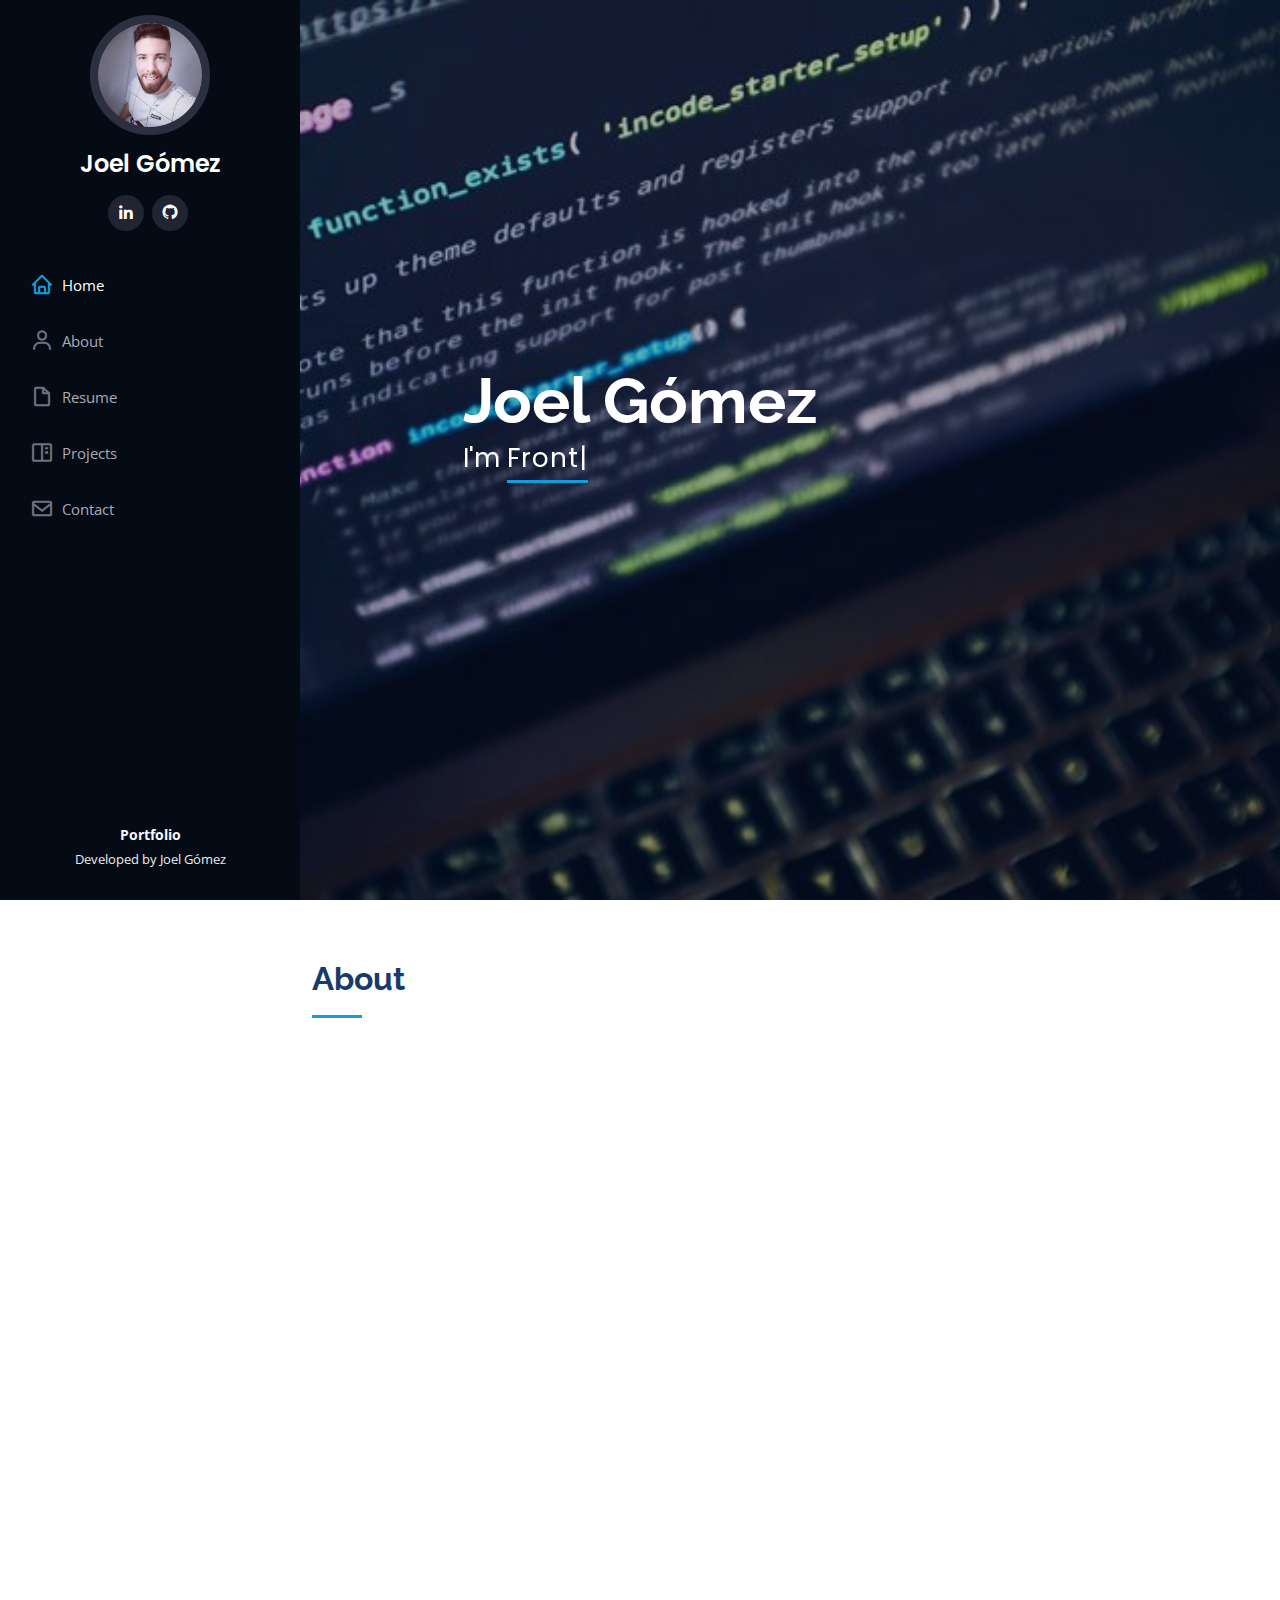
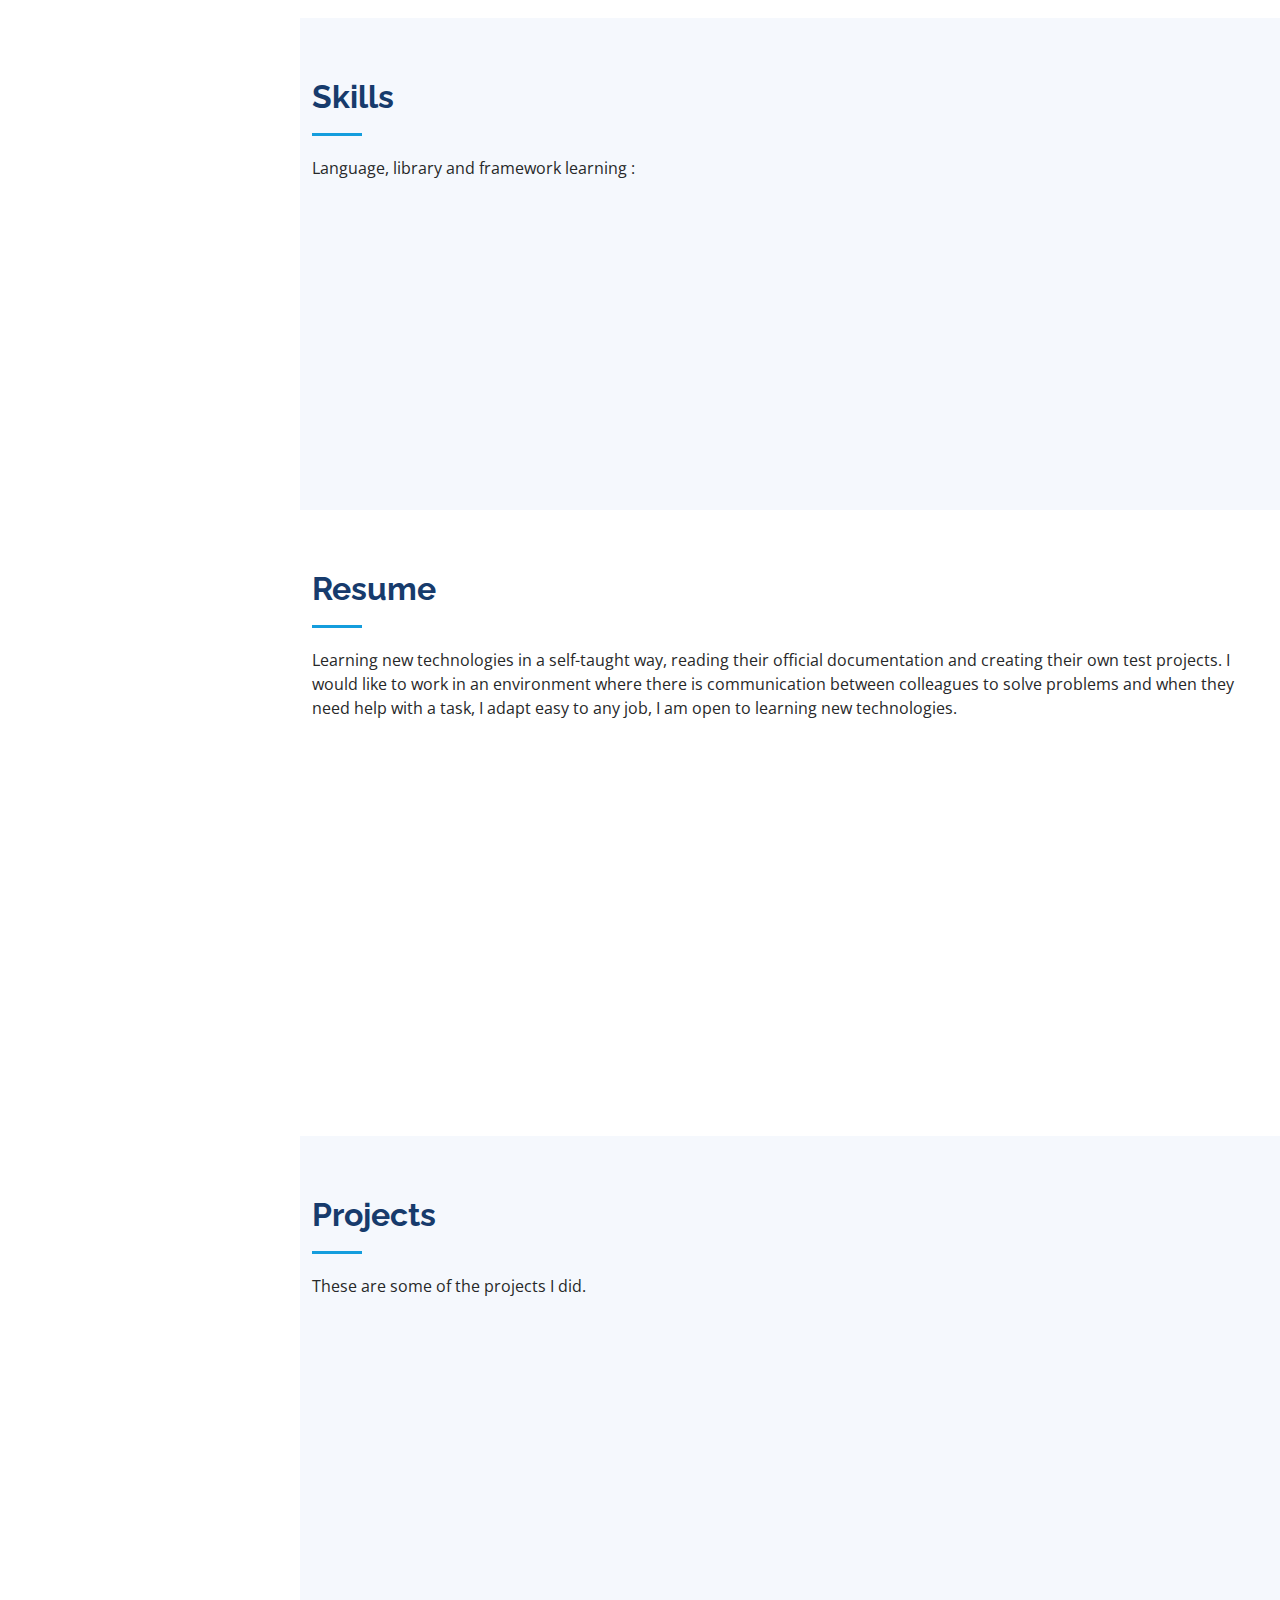
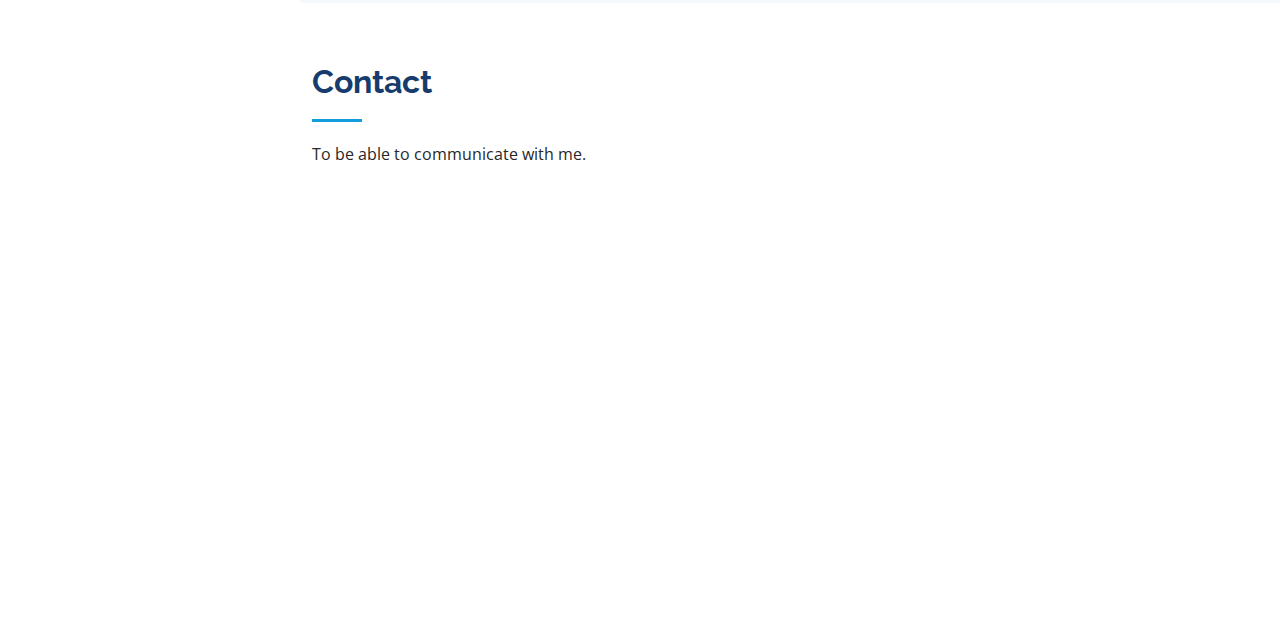
==== index.html @ 5ac25ba6 "portfolio" ====
<!DOCTYPE html>
<html lang="en">

<head>
  <meta charset="utf-8">
  <meta content="width=device-width, initial-scale=1.0" name="viewport">

  <title>Portfolio Joel Gómez</title>
  

  <!-- Favicons -->
  <link href="assets/img/favicon.png" rel="icon">
  <link href="assets/img/apple-touch-icon.png" rel="apple-touch-icon">

  <!-- Google Fonts -->
  <link href="https://fonts.googleapis.com/css?family=Open+Sans:300,300i,400,400i,600,600i,700,700i|Raleway:300,300i,400,400i,500,500i,600,600i,700,700i|Poppins:300,300i,400,400i,500,500i,600,600i,700,700i" rel="stylesheet">

  <!-- Vendor CSS Files -->
  <link href="assets/vendor/aos/aos.css" rel="stylesheet">
  <link href="assets/vendor/bootstrap/css/bootstrap.min.css" rel="stylesheet">
  <link href="assets/vendor/bootstrap-icons/bootstrap-icons.css" rel="stylesheet">
  <link href="assets/vendor/boxicons/css/boxicons.min.css" rel="stylesheet">
  <link href="assets/vendor/glightbox/css/glightbox.min.css" rel="stylesheet">
  <link href="assets/vendor/swiper/swiper-bundle.min.css" rel="stylesheet">

  <!-- Template Main CSS File -->
  <link href="assets/css/style.css" rel="stylesheet">

  <!-- =======================================================
  * Template Name: iPortfolio - v3.3.0
  * Template URL: https://bootstrapmade.com/iportfolio-bootstrap-portfolio-websites-template/
  * Author: BootstrapMade.com
  * License: https://bootstrapmade.com/license/
  ======================================================== -->
</head>

<body>

  <!-- ======= Mobile nav toggle button ======= -->
  <i class="bi bi-list mobile-nav-toggle d-xl-none"></i>

  <!-- ======= Header ======= -->
  <header id="header">
    <div class="d-flex flex-column">

      <div class="profile">
        <img src="assets/img/profile.png" alt="" class="img-fluid rounded-circle">
        <h1 class="text-light"><a href="index.html">Joel Gómez</a></h1>
        <div class="social-links mt-3 text-center">
          <a href="https://www.linkedin.com/in/joelgomezok/" class="linkedin"><i class="bx bxl-linkedin"></i></a>
          <a href="https://github.com/joelgomezok" class="git-hub"><i class="bx bxl-github"></i></a>
        </div>
      </div>

      <nav id="navbar" class="nav-menu navbar">
        <ul>
          <li><a href="#hero" class="nav-link scrollto active"><i class="bx bx-home"></i> <span>Home</span></a></li>
          <li><a href="#about" class="nav-link scrollto"><i class="bx bx-user"></i> <span>About</span></a></li>
          <li><a href="#resume" class="nav-link scrollto"><i class="bx bx-file-blank"></i> <span>Resume</span></a></li>
          <li><a href="#portfolio" class="nav-link scrollto"><i class="bx bx-book-content"></i> <span>Projects</span></a></li>
          <li><a href="#contact" class="nav-link scrollto"><i class="bx bx-envelope"></i> <span>Contact</span></a></li>
        </ul>
      </nav><!-- .nav-menu -->
    </div>
  </header><!-- End Header -->

  <!-- ======= Hero Section ======= -->
  <section id="hero" class="d-flex flex-column justify-content-center align-items-center">
    <div class="hero-container" data-aos="fade-in">
      <h1>Joel Gómez</h1>
      <p>I'm <span class="typed" data-typed-items=" Front End Developer"></span></p>
    </div>
  </section><!-- End Hero -->

  <main id="main">

    <!-- ======= About Section ======= -->
    <section id="about" class="about">
      <div class="container">

        <div class="section-title">
          <h2>About</h2>
          <p></p>
        </div>

        <div class="row">
          <div class="col-lg-4" data-aos="fade-right">
            <img src="./assets/img/profile.png" class="img-fluid" alt="profile">
          </div>
          <div class="col-lg-8 pt-4 pt-lg-0 content" data-aos="fade-left">
            <h3>Front End Developer.</h3>
            <p class="fst-italic">
              Currently developing web pages with javascript with its React library, learning to do unit tests with Jest.
            </p>
            <div class="row">
              <div class="col-lg-6">
                <ul>
                  <li><i class="bi bi-chevron-right"></i> <strong>Birthday:</strong> <span>04 November 1995</span></li>
                  <li><i class="bi bi-chevron-right"></i> <strong>Age:</strong> <span>25</span></li>
                  <li><i class="bi bi-chevron-right"></i> <strong>City:</strong> <span>Rosario, Arg</span></li>
              <li><i class="bi bi-chevron-right"></i> <strong>Course:</strong> <span>Leniolabs bootcamp:</span></li> 
            </ul>
            <img src="./assets/img/certificateLenioBootcamp.png" class="img-fluid" alt="certificado leniolabs">
          </div>
          </div>
        </div>

      </div>
    </section><!-- End About Section -->

    
    <!-- ======= Skills Section ======= -->
    <section id="skills" class="skills section-bg">
      <div class="container">

        <div class="section-title">
          <h2>Skills</h2>
          <p>Language, library and framework learning :</p>
        </div>

        <div class="row skills-content">

          <div class="col-lg-6" data-aos="fade-up">

            <div class="progress">
              <span class="skill">Git <i class="val">95%</i></span>
              <div class="progress-bar-wrap">
                <div class="progress-bar" role="progressbar" aria-valuenow="95" aria-valuemin="0" aria-valuemax="100"></div>
              </div>
            </div>

            <div class="progress">
              <span class="skill">HTML <i class="val">95%</i></span>
              <div class="progress-bar-wrap">
                <div class="progress-bar" role="progressbar" aria-valuenow="95" aria-valuemin="0" aria-valuemax="100"></div>
              </div>
            </div>

            <div class="progress">
              <span class="skill">CSS <i class="val">95%</i></span>
              <div class="progress-bar-wrap">
                <div class="progress-bar" role="progressbar" aria-valuenow="95" aria-valuemin="0" aria-valuemax="100"></div>
              </div>
            </div>

            <div class="progress">
              <span class="skill">JavaScript <i class="val">65%</i></span>
              <div class="progress-bar-wrap">
                <div class="progress-bar" role="progressbar" aria-valuenow="65" aria-valuemin="0" aria-valuemax="100"></div>
              </div>
            </div>

          </div>

          <div class="col-lg-6" data-aos="fade-up" data-aos-delay="100">
            
            <div class="progress">
              <span class="skill">React <i class="val">60%</i></span>
              <div class="progress-bar-wrap">
                <div class="progress-bar" role="progressbar" aria-valuenow="60" aria-valuemin="0" aria-valuemax="100"></div>
              </div>
            </div>
            
            <div class="progress">
              <span class="skill">Redux <i class="val">60%</i></span>
              <div class="progress-bar-wrap">
                <div class="progress-bar" role="progressbar" aria-valuenow="60" aria-valuemin="0" aria-valuemax="100"></div>
              </div>
            </div> 

          </div>

        </div>

      </div>
    </section><!-- End Skills Section -->

    <!-- ======= Resume Section ======= -->
    <section id="resume" class="resume">
      <div class="container">

        <div class="section-title">
          <h2>Resume</h2>
          <p>Learning new technologies in a self-taught way, reading their official documentation and creating their own test projects. I would like to work in an environment where there is communication between colleagues to solve problems and when they need help with a task, I adapt easy to any job, I am open to learning new technologies.</p>
        </div>

                <div class="row">
      <div class="col-lg-6" data-aos="fade-up">
        
        <h3 class="resume-title">Education</h3>
        
        
        <div class="resume-item">
          <h4>Autodidact</h4>
          <h5>2020 - 2021</h5>
          <p>I learned HTML, CSS3, JavaScript, a little React</p>
        </div>
          
        <div class="resume-item">
        <h4>Bootcamp Leniolabs</h4>
        <h5>2021</h5>
        <p>I finished the course at Leniolabs about  GIT - HTML - CSS3 - JavaScript - React - Redux - Node JS - Axios - Bootstrap </p>
      </div>
      </div>
    </div>

      </div>
    </section><!-- End Resume Section -->

    <!-- ======= Portfolio Section ======= -->
    <section id="portfolio" class="portfolio section-bg">
      <div class="container">

        <div class="section-title">
          <h2>Projects</h2>
          <p>These are some of the projects I did.</p>
        </div>
    
        <div class="row portfolio-container" data-aos="fade-up" data-aos-delay="100">
    
          <div class="col-lg-4 col-md-6 portfolio-item filter-app">
            <h3 class="d-flex justify-content-center">Marvel Search</h3>
            <div class="portfolio-wrap">
              <img src="./assets/img/portfolio/portfolio2.png" class="img-fluid" alt="">
              <div class="portfolio-links">
                <a href="project-marvelsearch.html" title="More Details">+ Details</a>
              </div>
            </div>
          </div>
    
          <div class="col-lg-4 col-md-6 portfolio-item filter-app">
            <h3 class="d-flex justify-content-center">Wanda landing page</h3>
            <div class="portfolio-wrap ">
              <img src="./assets/img/portfolio/portfolio1.png" class="img-fluid" alt="">
              <div class="portfolio-links">
                <a href="project-marvellanding.html" title="More Details">+ Details</a>
              </div>
            </div>
          </div>

        </div>

      </div>
    </section><!-- End Portfolio Section -->

   
   
    <!-- ======= Contact Section ======= -->
    <section id="contact" class="contact">
      <div class="container">

        <div class="section-title">
          <h2>Contact</h2>
          <p>To be able to communicate with me.</p>
        </div>

        <div class="row" data-aos="fade-in">

          
            <div class="info">
              <div class="address">
                <i class="bi bi-geo-alt"></i>
                <h4>Location:</h4>
                <p>Rosario, Santa Fe, Argentina</p>
              </div>

              <div class="email">
                <i class="bi bi-envelope"></i>
                <h4>Email:</h4>
                <p>joelg995@gmail.com</p>
              </div>

              <div class="phone">
                <i class="bi bi-phone"></i>
                <h4>Call:</h4>
                <p>+543412280050</p>
              </div>

            
            </div>


        </div>

      </div>
    </section><!-- End Contact Section -->

  </main><!-- End #main -->

  <!-- ======= Footer ======= -->
  <footer id="footer">
    <div class="container">
      <div class="copyright">
     <strong><span>Portfolio</span></strong>
      </div>
      <div class="credits">
        <p>Developed by Joel Gómez</p> 
      </div>
    </div>
  </footer><!-- End  Footer -->

  <a href="#" class="back-to-top d-flex align-items-center justify-content-center"><i class="bi bi-arrow-up-short"></i></a>

  <!-- Vendor JS Files -->
  <script src="assets/vendor/aos/aos.js"></script>
  <script src="assets/vendor/bootstrap/js/bootstrap.bundle.min.js"></script>
  <script src="assets/vendor/glightbox/js/glightbox.min.js"></script>
  <script src="assets/vendor/isotope-layout/isotope.pkgd.min.js"></script>
  <script src="assets/vendor/php-email-form/validate.js"></script>
  <script src="assets/vendor/purecounter/purecounter.js"></script>
  <script src="assets/vendor/swiper/swiper-bundle.min.js"></script>
  <script src="assets/vendor/typed.js/typed.min.js"></script>
  <script src="assets/vendor/waypoints/noframework.waypoints.js"></script>

  <!-- Template Main JS File -->
  <script src="assets/js/main.js"></script>

</body>

</html>
---- assets/css/style.css ----
/**
* Template Name: iPortfolio - v3.3.0
* Template URL: https://bootstrapmade.com/iportfolio-bootstrap-portfolio-websites-template/
* Author: BootstrapMade.com
* License: https://bootstrapmade.com/license/
*/

/*--------------------------------------------------------------
# General
--------------------------------------------------------------*/
body {
	font-family: 'Open Sans', sans-serif;
	color: #272829;
}

a {
	color: #149ddd;
	text-decoration: none;
}

a:hover {
	color: #37b3ed;
	text-decoration: none;
}

h1,
h2,
h3,
h4,
h5,
h6 {
	font-family: 'Raleway', sans-serif;
}

/*--------------------------------------------------------------
# Back to top button
--------------------------------------------------------------*/
.back-to-top {
	position: fixed;
	visibility: hidden;
	opacity: 0;
	right: 15px;
	bottom: 15px;
	z-index: 996;
	background: #149ddd;
	width: 40px;
	height: 40px;
	border-radius: 50px;
	transition: all 0.4s;
}

.back-to-top i {
	font-size: 28px;
	color: #fff;
	line-height: 0;
}

.back-to-top:hover {
	background: #2eafec;
	color: #fff;
}

.back-to-top.active {
	visibility: visible;
	opacity: 1;
}

/*--------------------------------------------------------------
# Header
--------------------------------------------------------------*/
#header {
	position: fixed;
	top: 0;
	left: 0;
	bottom: 0;
	width: 300px;
	transition: all ease-in-out 0.5s;
	z-index: 9997;
	transition: all 0.5s;
	padding: 0 15px;
	background: #040b14;
	overflow-y: auto;
}

#header .profile img {
	margin: 15px auto;
	display: block;
	width: 120px;
	border: 8px solid #2c2f3f;
}

#header .profile h1 {
	font-size: 24px;
	margin: 0;
	padding: 0;
	font-weight: 600;
	-moz-text-align-last: center;
	text-align-last: center;
	font-family: 'Poppins', sans-serif;
}

#header .profile h1 a,
#header .profile h1 a:hover {
	color: #fff;
	text-decoration: none;
}

#header .profile .social-links a {
	font-size: 18px;
	display: inline-block;
	background: #212431;
	color: #fff;
	line-height: 1;
	padding: 8px 0;
	margin-right: 4px;
	border-radius: 50%;
	text-align: center;
	width: 36px;
	height: 36px;
	transition: 0.3s;
}

#header .profile .social-links a:hover {
	background: #149ddd;
	color: #fff;
	text-decoration: none;
}

#main {
	margin-left: 300px;
}

@media (max-width: 1199px) {
	#header {
		left: -300px;
	}
	#main {
		margin-left: 0;
	}
}

/*--------------------------------------------------------------
# Navigation Menu
--------------------------------------------------------------*/
/* Desktop Navigation */
.nav-menu {
	padding: 30px 0 0 0;
}

.nav-menu * {
	margin: 0;
	padding: 0;
	list-style: none;
}

.nav-menu > ul > li {
	position: relative;
	white-space: nowrap;
}

.nav-menu a,
.nav-menu a:focus {
	display: flex;
	align-items: center;
	color: #a8a9b4;
	padding: 12px 15px;
	margin-bottom: 8px;
	transition: 0.3s;
	font-size: 15px;
}

.nav-menu a i,
.nav-menu a:focus i {
	font-size: 24px;
	padding-right: 8px;
	color: #6f7180;
}

.nav-menu a:hover,
.nav-menu .active,
.nav-menu .active:focus,
.nav-menu li:hover > a {
	text-decoration: none;
	color: #fff;
}

.nav-menu a:hover i,
.nav-menu .active i,
.nav-menu .active:focus i,
.nav-menu li:hover > a i {
	color: #149ddd;
}

/* Mobile Navigation */
.mobile-nav-toggle {
	position: fixed;
	right: 15px;
	top: 15px;
	z-index: 9998;
	border: 0;
	font-size: 24px;
	transition: all 0.4s;
	outline: none !important;
	background-color: #149ddd;
	color: #fff;
	width: 40px;
	height: 40px;
	display: inline-flex;
	align-items: center;
	justify-content: center;
	line-height: 0;
	border-radius: 50px;
	cursor: pointer;
}

.mobile-nav-active {
	overflow: hidden;
}

.mobile-nav-active #header {
	left: 0;
}

/*--------------------------------------------------------------
# Hero Section
--------------------------------------------------------------*/
#hero {
	width: 100%;
	height: 100vh;
	background: url('../img/fondo.png') top center;
	background-size: cover;
}

#hero:before {
	content: '';
	background: rgba(5, 13, 24, 0.3);
	position: absolute;
	bottom: 0;
	top: 0;
	left: 0;
	right: 0;
	z-index: 1;
}

#hero .hero-container {
	position: relative;
	z-index: 2;
	min-width: 300px;
}

#hero h1 {
	margin: 0 0 10px 0;
	font-size: 64px;
	font-weight: 700;
	line-height: 56px;
	color: #fff;
}

#hero p {
	color: #fff;
	margin-bottom: 50px;
	font-size: 26px;
	font-family: 'Poppins', sans-serif;
}

#hero p span {
	color: #fff;
	padding-bottom: 4px;
	letter-spacing: 1px;
	border-bottom: 3px solid #149ddd;
}

@media (min-width: 1024px) {
	#hero {
		background-attachment: fixed;
	}
}

@media (max-width: 768px) {
	#hero h1 {
		font-size: 28px;
		line-height: 36px;
	}
	#hero h2 {
		font-size: 18px;
		line-height: 24px;
		margin-bottom: 30px;
	}
}

/*--------------------------------------------------------------
# Sections General
--------------------------------------------------------------*/
section {
	padding: 60px 0;
	overflow: hidden;
}

.section-bg {
	background: #f5f8fd;
}

.section-title {
	padding-bottom: 30px;
}

.section-title h2 {
	font-size: 32px;
	font-weight: bold;
	margin-bottom: 20px;
	padding-bottom: 20px;
	position: relative;
	color: #173b6c;
}

.section-title h2::after {
	content: '';
	position: absolute;
	display: block;
	width: 50px;
	height: 3px;
	background: #149ddd;
	bottom: 0;
	left: 0;
}

.section-title p {
	margin-bottom: 0;
}

/*--------------------------------------------------------------
# About
--------------------------------------------------------------*/
.about .content h3 {
	font-weight: 700;
	font-size: 26px;
	color: #173b6c;
}

.about .content ul {
	list-style: none;
	padding: 0;
}

.about .content ul li {
	margin-bottom: 20px;
	display: flex;
	align-items: center;
}

.about .content ul strong {
	margin-right: 10px;
}

.about .content ul i {
	font-size: 16px;
	margin-right: 5px;
	color: #149ddd;
	line-height: 0;
}

.about .content p:last-child {
	margin-bottom: 0;
}

/*--------------------------------------------------------------
# Facts
--------------------------------------------------------------*/
.facts {
	padding-bottom: 30px;
}

.facts .count-box {
	padding: 30px;
	width: 100%;
}

.facts .count-box i {
	display: block;
	font-size: 44px;
	color: #149ddd;
	float: left;
	line-height: 0;
}

.facts .count-box span {
	font-size: 48px;
	line-height: 40px;
	display: block;
	font-weight: 700;
	color: #050d18;
	margin-left: 60px;
}

.facts .count-box p {
	padding: 15px 0 0 0;
	margin: 0 0 0 60px;
	font-family: 'Raleway', sans-serif;
	font-size: 14px;
	color: #122f57;
}

.facts .count-box a {
	font-weight: 600;
	display: block;
	margin-top: 20px;
	color: #122f57;
	font-size: 15px;
	font-family: 'Poppins', sans-serif;
	transition: ease-in-out 0.3s;
}

.facts .count-box a:hover {
	color: #1f5297;
}

/*--------------------------------------------------------------
# Akills
--------------------------------------------------------------*/
.skills .progress {
	height: 60px;
	display: block;
	background: none;
	border-radius: 0;
}

.skills .progress .skill {
	padding: 0;
	margin: 0 0 6px 0;
	text-transform: uppercase;
	display: block;
	font-weight: 600;
	font-family: 'Poppins', sans-serif;
	color: #050d18;
}

.skills .progress .skill .val {
	float: right;
	font-style: normal;
}

.skills .progress-bar-wrap {
	background: #dce8f8;
	height: 10px;
}

.skills .progress-bar {
	width: 1px;
	height: 10px;
	transition: 0.9s;
	background-color: #149ddd;
}

/*--------------------------------------------------------------
# Resume
--------------------------------------------------------------*/
.resume .resume-title {
	font-size: 26px;
	font-weight: 700;
	margin-top: 20px;
	margin-bottom: 20px;
	color: #050d18;
}

.resume .resume-item {
	padding: 0 0 20px 20px;
	margin-top: -2px;
	border-left: 2px solid #1f5297;
	position: relative;
}

.resume .resume-item h4 {
	line-height: 18px;
	font-size: 18px;
	font-weight: 600;
	text-transform: uppercase;
	font-family: 'Poppins', sans-serif;
	color: #050d18;
	margin-bottom: 10px;
}

.resume .resume-item h5 {
	font-size: 16px;
	background: #e4edf9;
	padding: 5px 15px;
	display: inline-block;
	font-weight: 600;
	margin-bottom: 10px;
}

.resume .resume-item ul {
	padding-left: 20px;
}

.resume .resume-item ul li {
	padding-bottom: 10px;
}

.resume .resume-item:last-child {
	padding-bottom: 0;
}

.resume .resume-item::before {
	content: '';
	position: absolute;
	width: 16px;
	height: 16px;
	border-radius: 50px;
	left: -9px;
	top: 0;
	background: #fff;
	border: 2px solid #1f5297;
}

/*--------------------------------------------------------------
# Portfolio
--------------------------------------------------------------*/
.portfolio .portfolio-item {
	margin-bottom: 30px;
}

.portfolio #portfolio-flters {
	padding: 0;
	margin: 0 auto 35px auto;
	list-style: none;
	text-align: center;
	background: #fff;
	border-radius: 50px;
	padding: 2px 15px;
}

.portfolio #portfolio-flters li {
	cursor: pointer;
	display: inline-block;
	padding: 10px 15px 8px 15px;
	font-size: 14px;
	font-weight: 600;
	line-height: 1;
	text-transform: uppercase;
	color: #272829;
	margin-bottom: 5px;
	transition: all 0.3s ease-in-out;
}

.portfolio #portfolio-flters li:hover,
.portfolio #portfolio-flters li.filter-active {
	color: #149ddd;
}

.portfolio #portfolio-flters li:last-child {
	margin-right: 0;
}

.portfolio .portfolio-wrap {
	transition: 0.3s;
	position: relative;
	overflow: hidden;
	z-index: 1;
}

.portfolio .portfolio-wrap::before {
	content: '';
	background: rgba(255, 255, 255, 0.5);
	position: absolute;
	left: 0;
	right: 0;
	top: 0;
	bottom: 0;
	transition: all ease-in-out 0.3s;
	z-index: 2;
	opacity: 0;
}

.portfolio .portfolio-wrap .portfolio-links {
	opacity: 1;
	left: 0;
	right: 0;
	bottom: -60px;
	z-index: 3;
	position: absolute;
	transition: all ease-in-out 0.3s;
	display: flex;
	justify-content: center;
}

.portfolio .portfolio-wrap .portfolio-links a {
	color: #fff;
	font-size: 28px;
	text-align: center;
	background: rgba(20, 157, 221, 0.75);
	transition: 0.3s;
	width: 50%;
}

.portfolio .portfolio-wrap .portfolio-links a:hover {
	background: rgba(20, 157, 221, 0.95);
}

.portfolio .portfolio-wrap .portfolio-links a + a {
	border-left: 1px solid #37b3ed;
}

.portfolio .portfolio-wrap:hover::before {
	top: 0;
	left: 0;
	right: 0;
	bottom: 0;
	opacity: 1;
}

.portfolio .portfolio-wrap:hover .portfolio-links {
	opacity: 1;
	bottom: 0;
}

/*--------------------------------------------------------------
# Portfolio Details
--------------------------------------------------------------*/
.portfolio-details {
	padding-top: 40px;
}

.portfolio-details .portfolio-details-slider img {
	width: 100%;
}

.portfolio-details .portfolio-details-slider .swiper-pagination {
	margin-top: 20px;
	position: relative;
}

.portfolio-details
	.portfolio-details-slider
	.swiper-pagination
	.swiper-pagination-bullet {
	width: 12px;
	height: 12px;
	background-color: #fff;
	opacity: 1;
	border: 1px solid #149ddd;
}

.portfolio-details
	.portfolio-details-slider
	.swiper-pagination
	.swiper-pagination-bullet-active {
	background-color: #149ddd;
}

.portfolio-details .portfolio-info {
	padding: 30px;
	box-shadow: 0px 0 30px rgba(5, 13, 24, 0.08);
}

.portfolio-details .portfolio-info h3 {
	font-size: 22px;
	font-weight: 700;
	margin-bottom: 20px;
	padding-bottom: 20px;
	border-bottom: 1px solid #eee;
}

.portfolio-details .portfolio-info ul {
	list-style: none;
	padding: 0;
	font-size: 15px;
}

.portfolio-details .portfolio-info ul li + li {
	margin-top: 10px;
}

.portfolio-details .portfolio-description {
	padding-top: 30px;
}

.portfolio-details .portfolio-description h2 {
	font-size: 26px;
	font-weight: 700;
	margin-bottom: 20px;
}

.portfolio-details .portfolio-description p {
	padding: 0;
}

/*--------------------------------------------------------------
# Services
--------------------------------------------------------------*/
.services .icon-box {
	margin-bottom: 20px;
}

.services .icon {
	float: left;
	display: flex;
	align-items: center;
	justify-content: center;
	width: 54px;
	height: 54px;
	background: #149ddd;
	border-radius: 50%;
	transition: 0.5s;
	border: 1px solid #149ddd;
}

.services .icon i {
	color: #fff;
	font-size: 24px;
	line-height: 0;
}

.services .icon-box:hover .icon {
	background: #fff;
}

.services .icon-box:hover .icon i {
	color: #149ddd;
}

.services .title {
	margin-left: 80px;
	font-weight: 700;
	margin-bottom: 15px;
	font-size: 18px;
}

.services .title a {
	color: #343a40;
}

.services .title a:hover {
	color: #149ddd;
}

.services .description {
	margin-left: 80px;
	line-height: 24px;
	font-size: 14px;
}

/*--------------------------------------------------------------
# Testimonials
--------------------------------------------------------------*/
.testimonials .testimonial-item {
	box-sizing: content-box;
	text-align: center;
	min-height: 320px;
}

.testimonials .testimonial-item .testimonial-img {
	width: 90px;
	border-radius: 50%;
	margin: 0 auto;
}

.testimonials .testimonial-item h3 {
	font-size: 18px;
	font-weight: bold;
	margin: 10px 0 5px 0;
	color: #111;
}

.testimonials .testimonial-item h4 {
	font-size: 14px;
	color: #999;
	margin: 0;
}

.testimonials .testimonial-item .quote-icon-left,
.testimonials .testimonial-item .quote-icon-right {
	color: #c3e8fa;
	font-size: 26px;
}

.testimonials .testimonial-item .quote-icon-left {
	display: inline-block;
	left: -5px;
	position: relative;
}

.testimonials .testimonial-item .quote-icon-right {
	display: inline-block;
	right: -5px;
	position: relative;
	top: 10px;
}

.testimonials .testimonial-item p {
	font-style: italic;
	margin: 0 15px 15px 15px;
	padding: 20px;
	background: #fff;
	position: relative;
	margin-bottom: 35px;
	border-radius: 6px;
	box-shadow: 0px 2px 15px rgba(0, 0, 0, 0.1);
}

.testimonials .testimonial-item p::after {
	content: '';
	width: 0;
	height: 0;
	border-top: 20px solid #fff;
	border-right: 20px solid transparent;
	border-left: 20px solid transparent;
	position: absolute;
	bottom: -20px;
	left: calc(50% - 20px);
}

.testimonials .swiper-pagination {
	margin-top: 20px;
	position: relative;
}

.testimonials .swiper-pagination .swiper-pagination-bullet {
	width: 12px;
	height: 12px;
	background-color: #fff;
	opacity: 1;
	border: 1px solid #149ddd;
}

.testimonials .swiper-pagination .swiper-pagination-bullet-active {
	background-color: #149ddd;
}

/*--------------------------------------------------------------
# Contact
--------------------------------------------------------------*/
.contact {
	padding-bottom: 130px;
}

.contact .info {
	padding: 30px;
	background: #fff;
	width: 100%;
	box-shadow: 0 0 24px 0 rgba(0, 0, 0, 0.12);
}

.contact .info i {
	font-size: 20px;
	color: #149ddd;
	float: left;
	width: 44px;
	height: 44px;
	background: #dff3fc;
	display: flex;
	justify-content: center;
	align-items: center;
	border-radius: 50px;
	transition: all 0.3s ease-in-out;
}

.contact .info h4 {
	padding: 0 0 0 60px;
	font-size: 22px;
	font-weight: 600;
	margin-bottom: 5px;
	color: #050d18;
}

.contact .info p {
	padding: 0 0 10px 60px;
	margin-bottom: 20px;
	font-size: 14px;
	color: #173b6c;
}

.contact .info .email p {
	padding-top: 5px;
}

.contact .info .social-links {
	padding-left: 60px;
}

.contact .info .social-links a {
	font-size: 18px;
	display: inline-block;
	background: #333;
	color: #fff;
	line-height: 1;
	padding: 8px 0;
	border-radius: 50%;
	text-align: center;
	width: 36px;
	height: 36px;
	transition: 0.3s;
	margin-right: 10px;
}

.contact .info .social-links a:hover {
	background: #149ddd;
	color: #fff;
}

.contact .info .email:hover i,
.contact .info .address:hover i,
.contact .info .phone:hover i {
	background: #149ddd;
	color: #fff;
}

.contact .php-email-form {
	width: 100%;
	padding: 30px;
	background: #fff;
	box-shadow: 0 0 24px 0 rgba(0, 0, 0, 0.12);
}

.contact .php-email-form .form-group {
	padding-bottom: 8px;
}

.contact .php-email-form .validate {
	display: none;
	color: red;
	margin: 0 0 15px 0;
	font-weight: 400;
	font-size: 13px;
}

.contact .php-email-form .error-message {
	display: none;
	color: #fff;
	background: #ed3c0d;
	text-align: left;
	padding: 15px;
	font-weight: 600;
}

.contact .php-email-form .error-message br + br {
	margin-top: 25px;
}

.contact .php-email-form .sent-message {
	display: none;
	color: #fff;
	background: #18d26e;
	text-align: center;
	padding: 15px;
	font-weight: 600;
}

.contact .php-email-form .loading {
	display: none;
	background: #fff;
	text-align: center;
	padding: 15px;
}

.contact .php-email-form .loading:before {
	content: '';
	display: inline-block;
	border-radius: 50%;
	width: 24px;
	height: 24px;
	margin: 0 10px -6px 0;
	border: 3px solid #18d26e;
	border-top-color: #eee;
	-webkit-animation: animate-loading 1s linear infinite;
	animation: animate-loading 1s linear infinite;
}

.contact .php-email-form .form-group {
	margin-bottom: 15px;
}

.contact .php-email-form label {
	padding-bottom: 8px;
}

.contact .php-email-form input,
.contact .php-email-form textarea {
	border-radius: 0;
	box-shadow: none;
	font-size: 14px;
}

.contact .php-email-form input {
	height: 44px;
}

.contact .php-email-form textarea {
	padding: 10px 15px;
}

.contact .php-email-form button[type='submit'] {
	background: #149ddd;
	border: 0;
	padding: 10px 24px;
	color: #fff;
	transition: 0.4s;
	border-radius: 4px;
}

.contact .php-email-form button[type='submit']:hover {
	background: #37b3ed;
}

@-webkit-keyframes animate-loading {
	0% {
		transform: rotate(0deg);
	}
	100% {
		transform: rotate(360deg);
	}
}

@keyframes animate-loading {
	0% {
		transform: rotate(0deg);
	}
	100% {
		transform: rotate(360deg);
	}
}

/*--------------------------------------------------------------
# Breadcrumbs
--------------------------------------------------------------*/
.breadcrumbs {
	padding: 20px 0;
	background: #f9f9f9;
}

.breadcrumbs h2 {
	font-size: 26px;
	font-weight: 300;
}

.breadcrumbs ol {
	display: flex;
	flex-wrap: wrap;
	list-style: none;
	padding: 0;
	margin: 0;
	font-size: 15px;
}

.breadcrumbs ol li + li {
	padding-left: 10px;
}

.breadcrumbs ol li + li::before {
	display: inline-block;
	padding-right: 10px;
	color: #0e2442;
	content: '/';
}

@media (max-width: 768px) {
	.breadcrumbs .d-flex {
		display: block !important;
	}
	.breadcrumbs ol {
		display: block;
	}
	.breadcrumbs ol li {
		display: inline-block;
	}
}

/*--------------------------------------------------------------
# Footer
--------------------------------------------------------------*/
#footer {
	padding: 15px;
	color: #f4f6fd;
	font-size: 14px;
	position: fixed;
	left: 0;
	bottom: 0;
	width: 300px;
	z-index: 9999;
	background: #040b14;
}

#footer .copyright {
	text-align: center;
}

#footer .credits {
	padding-top: 5px;
	text-align: center;
	font-size: 13px;
	color: #eaebf0;
}

@media (max-width: 1199px) {
	#footer {
		position: static;
		width: auto;
		padding-right: 20px 15px;
	}
}
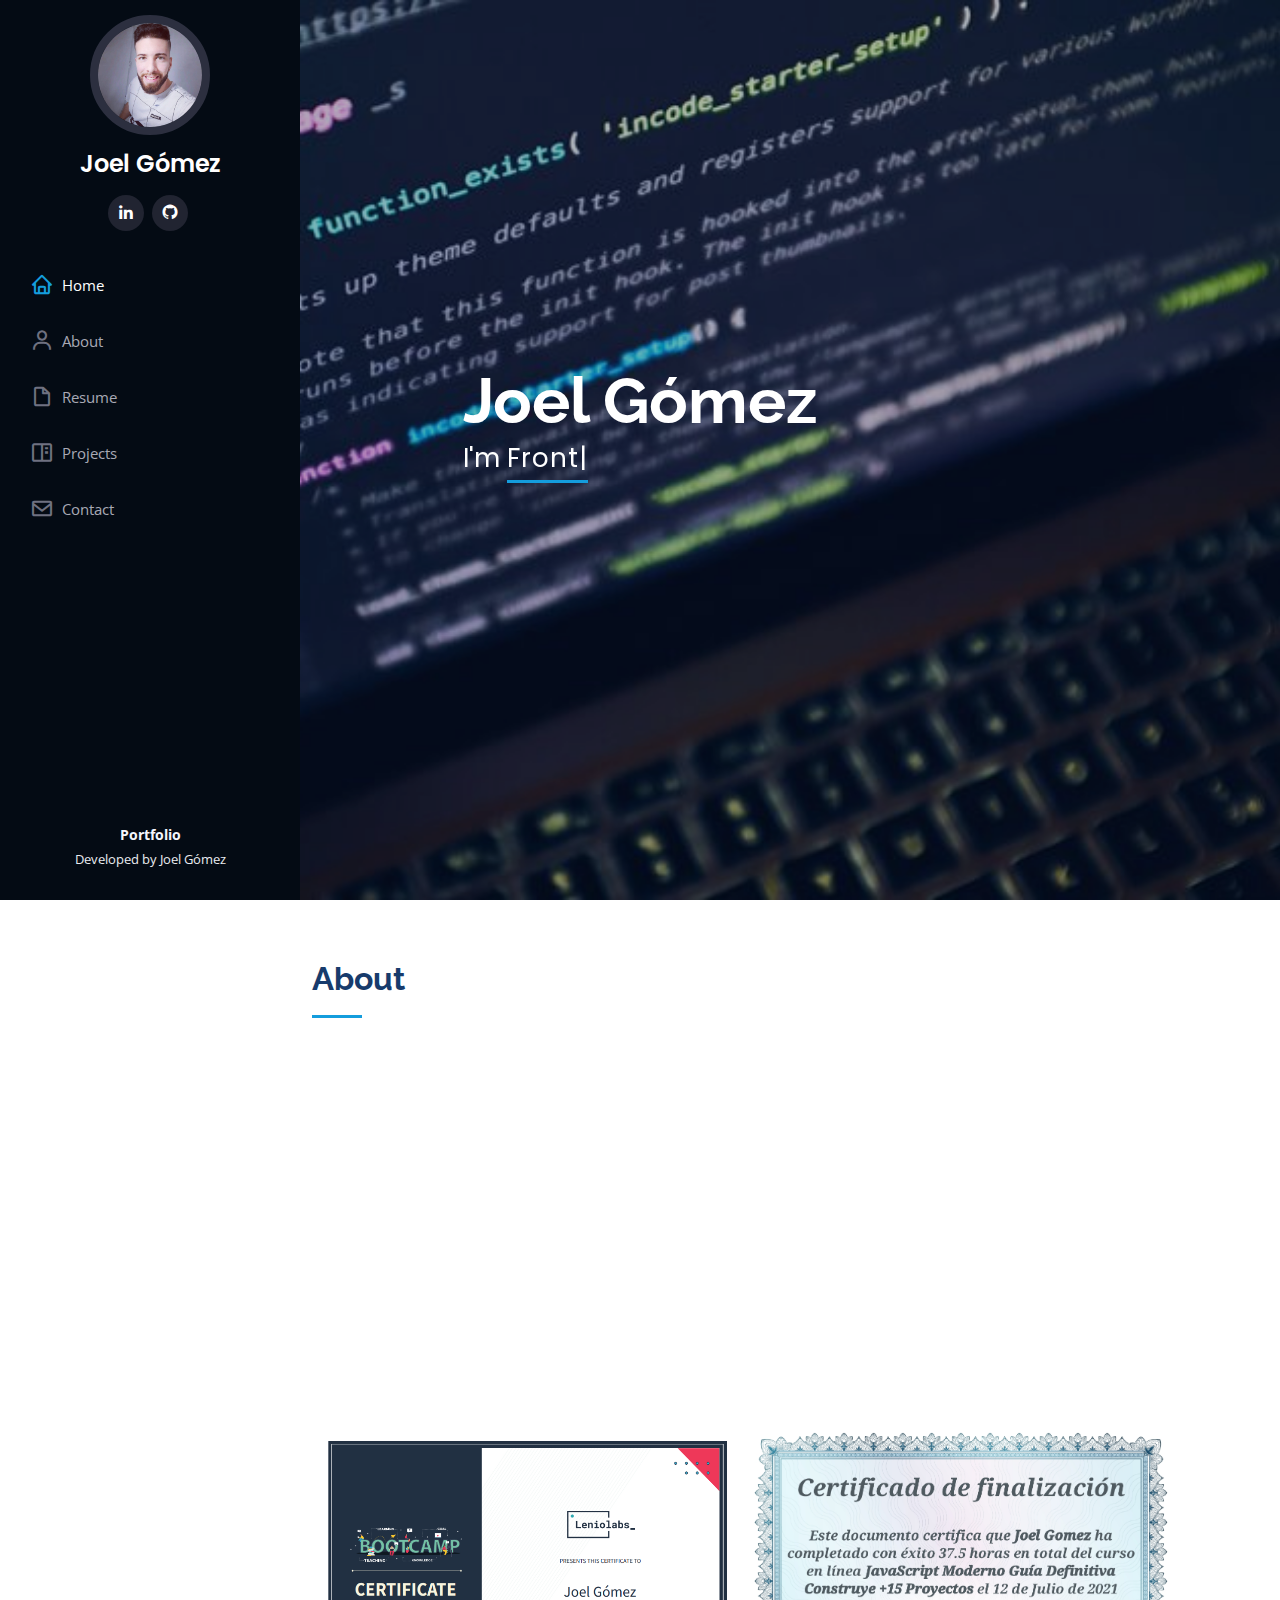
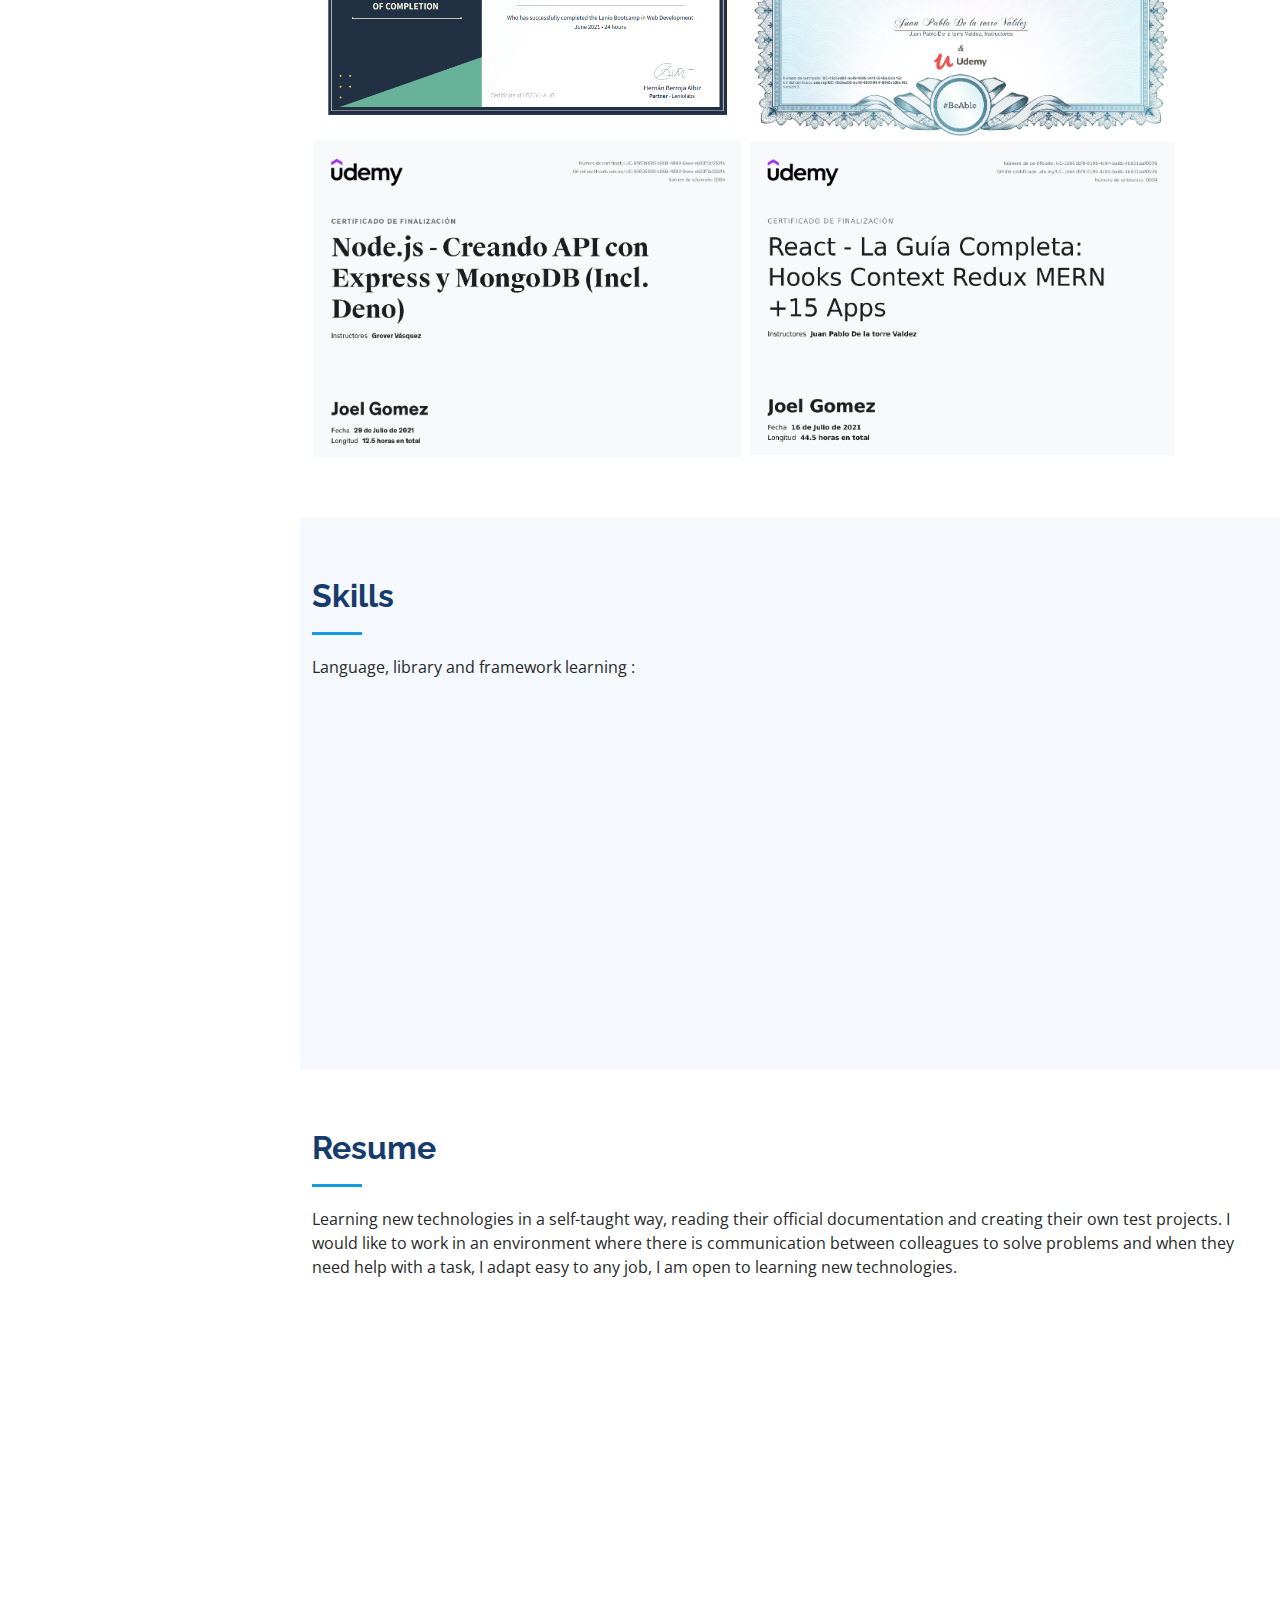
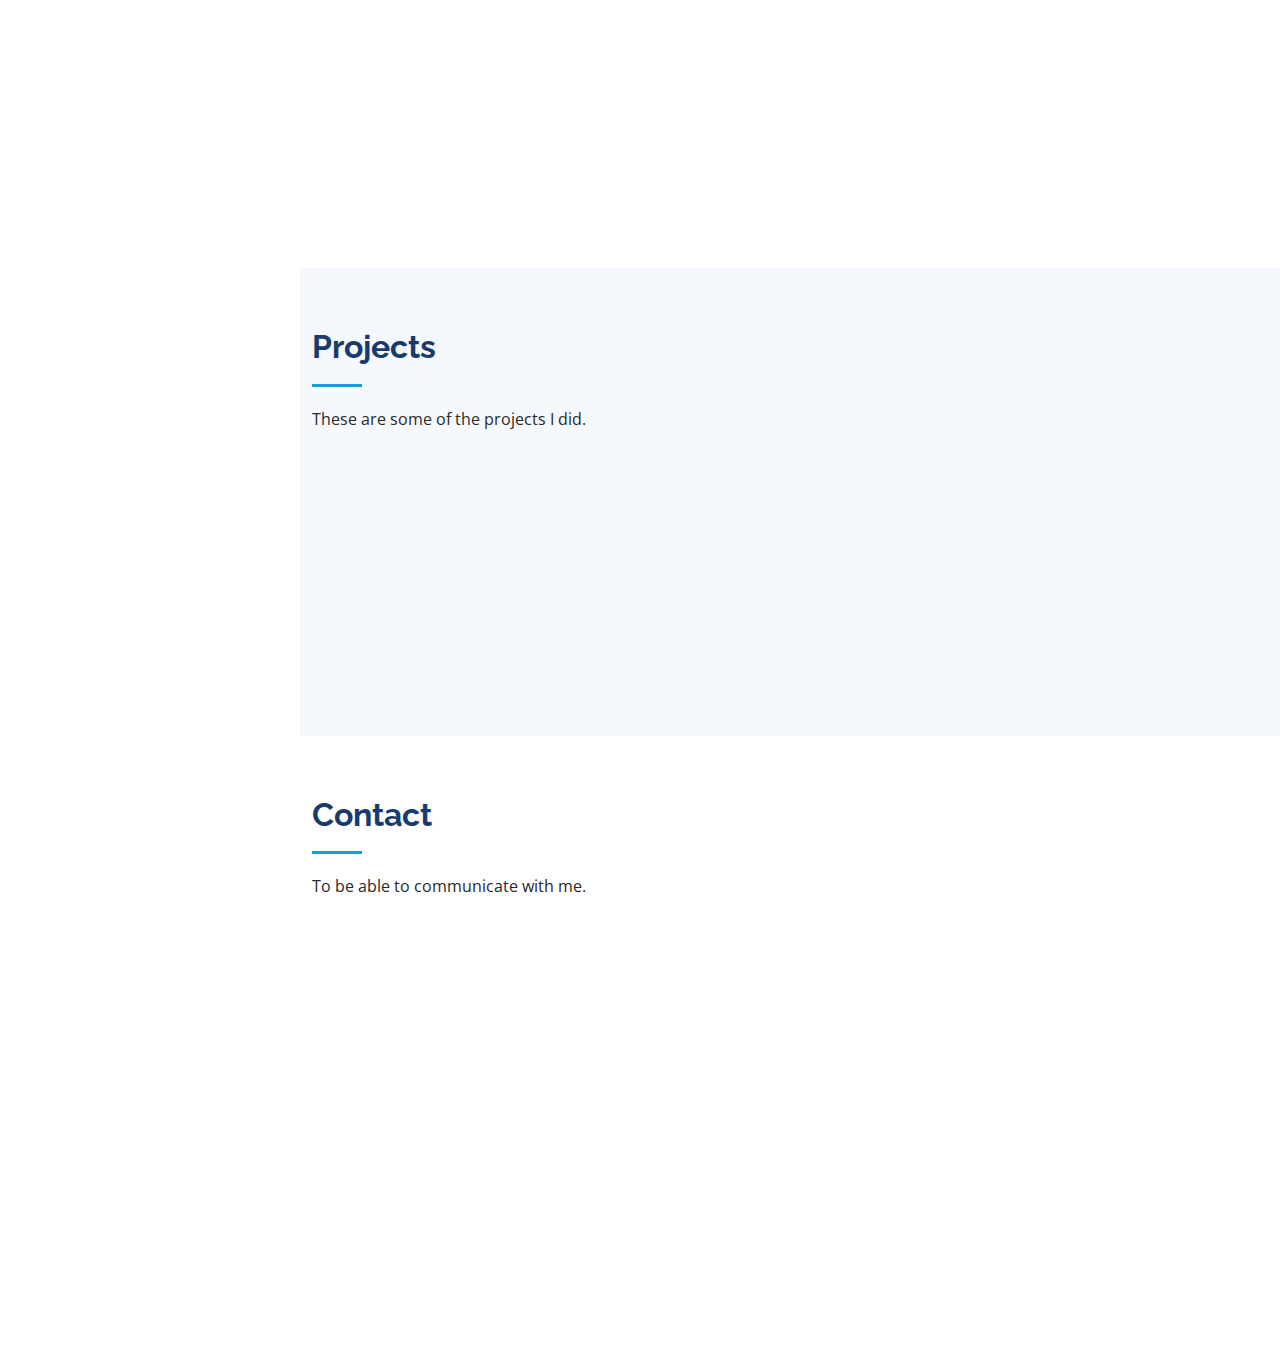
==== commit ef31d524: "add feat" ====
--- a/index.html
+++ b/index.html
@@ -89,8 +89,8 @@
           </div>
           <div class="col-lg-8 pt-4 pt-lg-0 content" data-aos="fade-left">
             <h3>Front End Developer.</h3>
-            <p class="fst-italic">
-              Currently developing web pages with javascript with its React library, learning to do unit tests with Jest.
+            <p>
+              Currently developing projects based on React, learning backend with Node js, Express and database with MongoDB.
             </p>
             <div class="row">
               <div class="col-lg-6">
@@ -98,14 +98,22 @@
                   <li><i class="bi bi-chevron-right"></i> <strong>Birthday:</strong> <span>04 November 1995</span></li>
                   <li><i class="bi bi-chevron-right"></i> <strong>Age:</strong> <span>25</span></li>
                   <li><i class="bi bi-chevron-right"></i> <strong>City:</strong> <span>Rosario, Arg</span></li>
-              <li><i class="bi bi-chevron-right"></i> <strong>Course:</strong> <span>Leniolabs bootcamp:</span></li> 
+                  <li><i class="bi bi-chevron-right"></i> <strong>Courses:</strong> <span>Leniolabs bootcamp, Udemy JavaScript moderno, Node.JS, React.</span></li> 
             </ul>
-            <img src="./assets/img/certificateLenioBootcamp.png" class="img-fluid" alt="certificado leniolabs">
-          </div>
-          </div>
-        </div>
-
-      </div>
+              
+          </div>
+          </div>
+        </div>
+
+      </div>
+      <br>
+    
+      <div style="display: flow-root">   
+        <img src="./assets/img/Certificates/certificateLenioBootcamp.png" style='width:45%' alt="leniolabs">
+        <img src="./assets/img/Certificates/CertificateJs.png" style='width:45%'  alt="Udemy js">
+        <img src="./assets/img/Certificates/CertificateNodeJS.png" style='width:45%'  alt="Udemy Nodejs">
+        <img src="./assets/img/Certificates/CertificateReact.png" style='width:45%'  alt="Udemy React">
+    </div>
     </section><!-- End About Section -->
 
     
@@ -144,25 +152,45 @@
             </div>
 
             <div class="progress">
-              <span class="skill">JavaScript <i class="val">65%</i></span>
+              <span class="skill">JavaScript <i class="val">80%</i></span>
               <div class="progress-bar-wrap">
                 <div class="progress-bar" role="progressbar" aria-valuenow="65" aria-valuemin="0" aria-valuemax="100"></div>
               </div>
             </div>
 
+            <div class="progress">
+              <span class="skill">Redux <i class="val">70%</i></span>
+              <div class="progress-bar-wrap">
+                <div class="progress-bar" role="progressbar" aria-valuenow="60" aria-valuemin="0" aria-valuemax="100"></div>
+              </div>
+            </div>
           </div>
 
           <div class="col-lg-6" data-aos="fade-up" data-aos-delay="100">
             
             <div class="progress">
-              <span class="skill">React <i class="val">60%</i></span>
+              <span class="skill">React <i class="val">70%</i></span>
               <div class="progress-bar-wrap">
                 <div class="progress-bar" role="progressbar" aria-valuenow="60" aria-valuemin="0" aria-valuemax="100"></div>
               </div>
             </div>
             
             <div class="progress">
-              <span class="skill">Redux <i class="val">60%</i></span>
+              <span class="skill">Node JS <i class="val">70%</i></span>
+              <div class="progress-bar-wrap">
+                <div class="progress-bar" role="progressbar" aria-valuenow="60" aria-valuemin="0" aria-valuemax="100"></div>
+              </div>
+            </div> 
+
+            <div class="progress">
+              <span class="skill">Express <i class="val">70%</i></span>
+              <div class="progress-bar-wrap">
+                <div class="progress-bar" role="progressbar" aria-valuenow="60" aria-valuemin="0" aria-valuemax="100"></div>
+              </div>
+            </div> 
+
+            <div class="progress">
+              <span class="skill">MongoDB <i class="val">70%</i></span>
               <div class="progress-bar-wrap">
                 <div class="progress-bar" role="progressbar" aria-valuenow="60" aria-valuemin="0" aria-valuemax="100"></div>
               </div>
@@ -197,10 +225,16 @@
         </div>
           
         <div class="resume-item">
-        <h4>Bootcamp Leniolabs</h4>
-        <h5>2021</h5>
-        <p>I finished the course at Leniolabs about  GIT - HTML - CSS3 - JavaScript - React - Redux - Node JS - Axios - Bootstrap </p>
-      </div>
+          <h4>Bootcamp Leniolabs</h4>
+          <h5>2021</h5>
+          <p>I finished the course at Leniolabs about  GIT - HTML - CSS3 - JavaScript - React - Redux - Node JS - Axios - Bootstrap </p>
+        </div>
+
+        <div class="resume-item">
+          <h4>Curso Desarrollador FullStack</h4>
+          <h5>2021 - Currently</h5>
+          <p>I am currently finishing a fullstack developer course, in which I am expanding my skills on HTML, CSS, Bootstrap, Git, JavaScript, Node.js, Express, MongoDB and React.</p>
+        </div>
       </div>
     </div>
 
--- a/assets/css/style.css
+++ b/assets/css/style.css
@@ -8,6 +8,7 @@
 /*--------------------------------------------------------------
 # General
 --------------------------------------------------------------*/
+
 body {
 	font-family: 'Open Sans', sans-serif;
 	color: #272829;
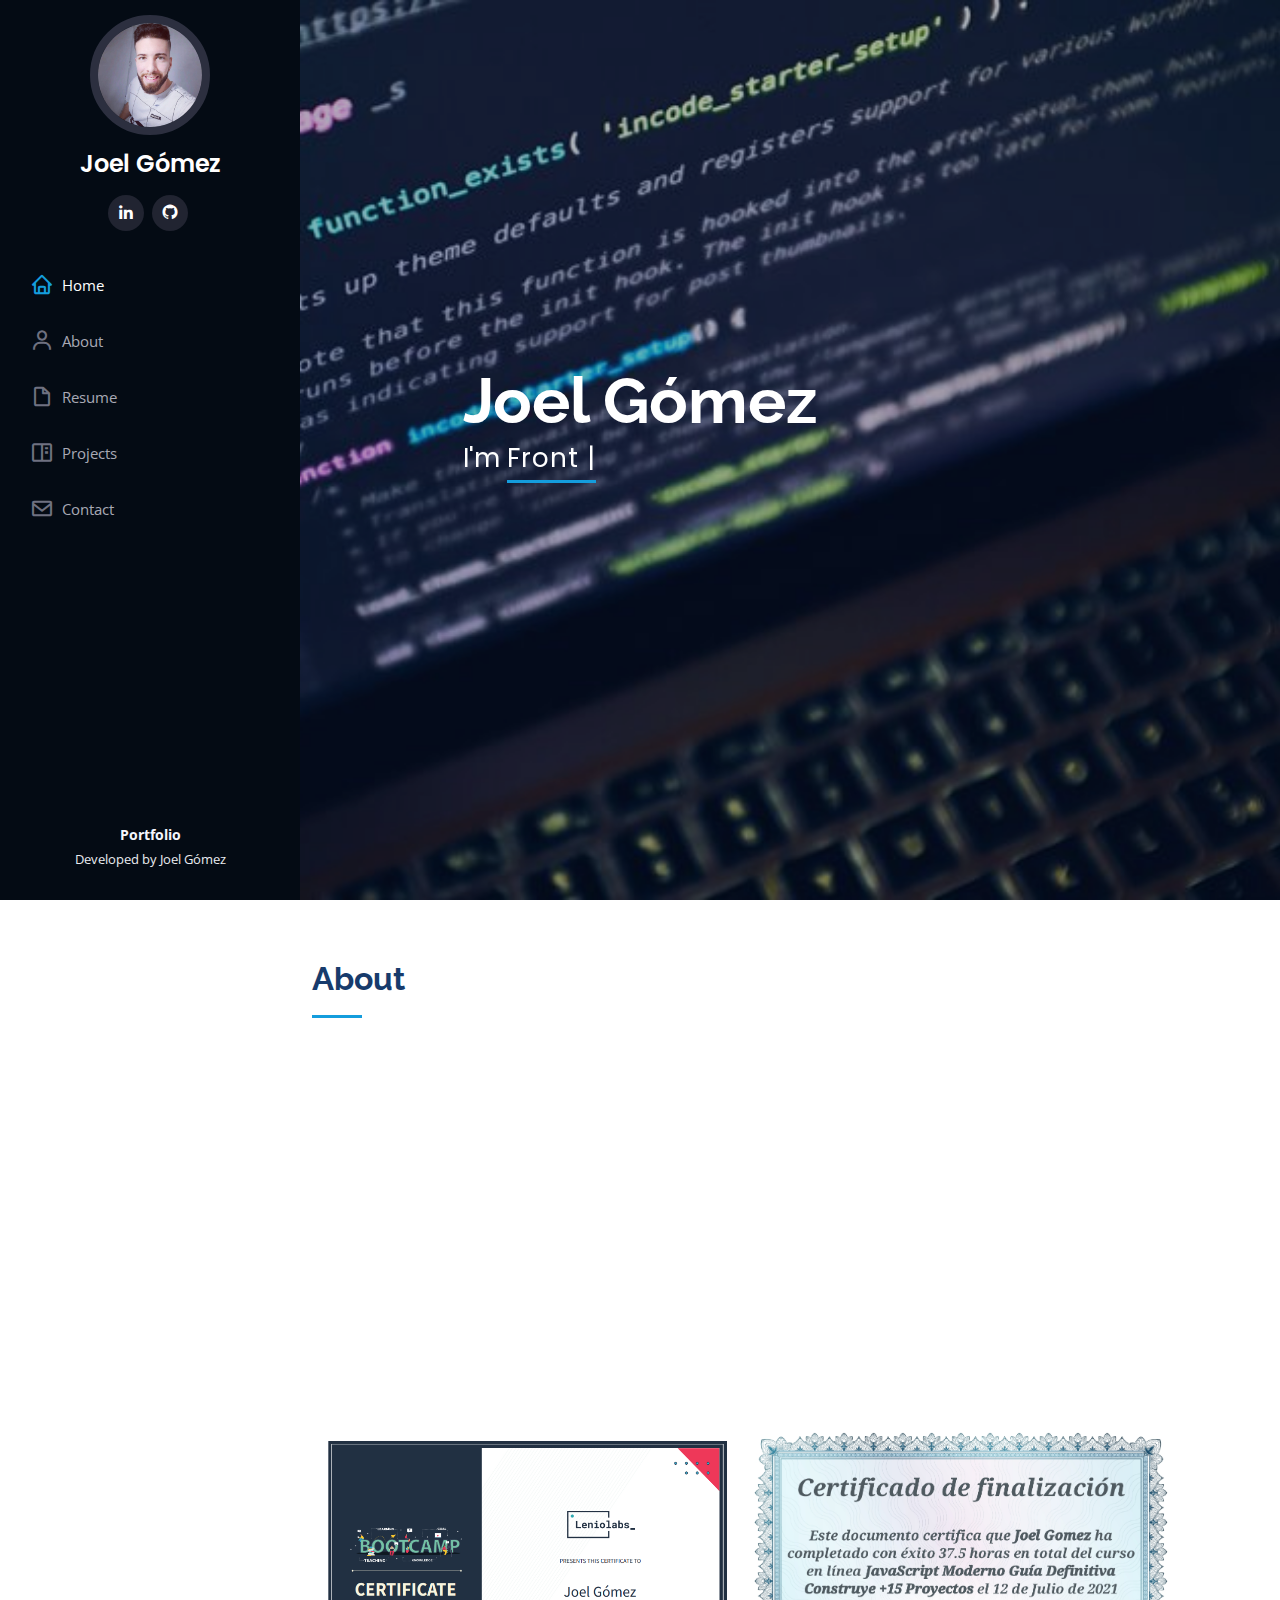
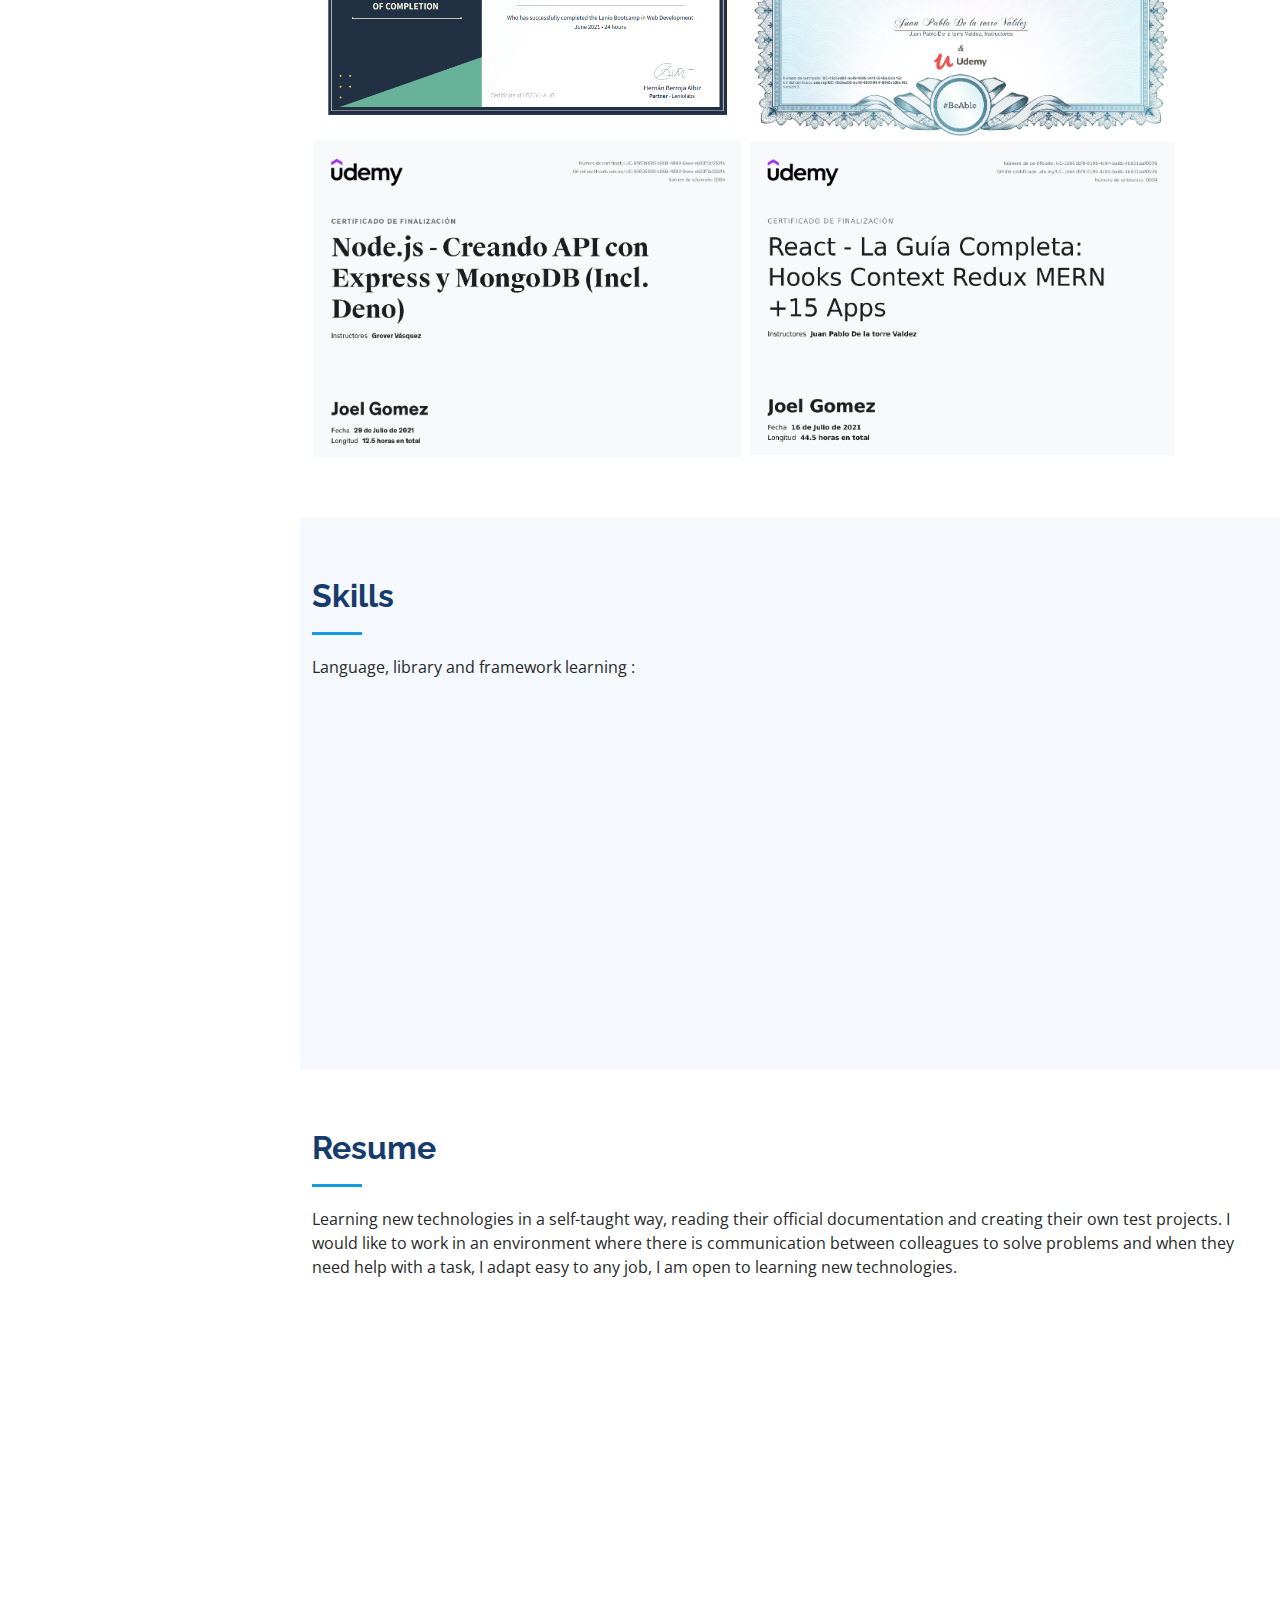
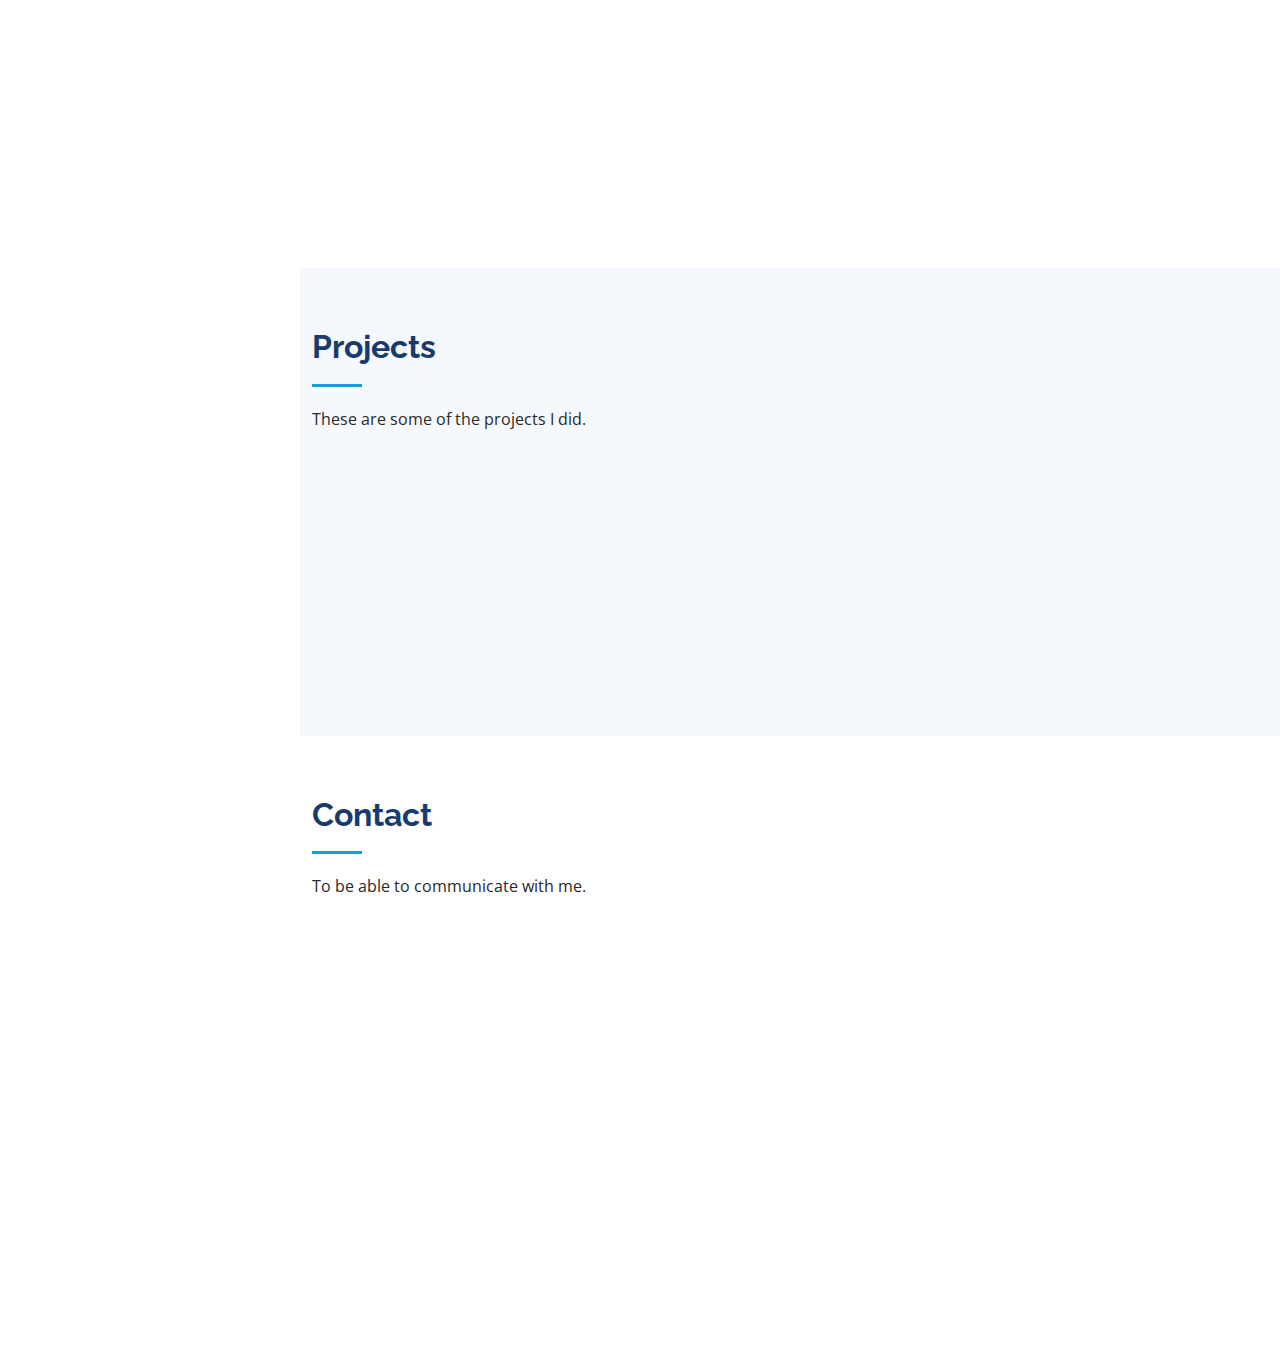
==== commit 0398f7c0: "news" ====
--- a/index.html
+++ b/index.html
@@ -4,42 +4,21 @@
 <head>
   <meta charset="utf-8">
   <meta content="width=device-width, initial-scale=1.0" name="viewport">
-
   <title>Portfolio Joel Gómez</title>
-  
-
-  <!-- Favicons -->
   <link href="assets/img/favicon.png" rel="icon">
   <link href="assets/img/apple-touch-icon.png" rel="apple-touch-icon">
-
-  <!-- Google Fonts -->
   <link href="https://fonts.googleapis.com/css?family=Open+Sans:300,300i,400,400i,600,600i,700,700i|Raleway:300,300i,400,400i,500,500i,600,600i,700,700i|Poppins:300,300i,400,400i,500,500i,600,600i,700,700i" rel="stylesheet">
-
-  <!-- Vendor CSS Files -->
   <link href="assets/vendor/aos/aos.css" rel="stylesheet">
   <link href="assets/vendor/bootstrap/css/bootstrap.min.css" rel="stylesheet">
   <link href="assets/vendor/bootstrap-icons/bootstrap-icons.css" rel="stylesheet">
   <link href="assets/vendor/boxicons/css/boxicons.min.css" rel="stylesheet">
   <link href="assets/vendor/glightbox/css/glightbox.min.css" rel="stylesheet">
   <link href="assets/vendor/swiper/swiper-bundle.min.css" rel="stylesheet">
-
-  <!-- Template Main CSS File -->
   <link href="assets/css/style.css" rel="stylesheet">
-
-  <!-- =======================================================
-  * Template Name: iPortfolio - v3.3.0
-  * Template URL: https://bootstrapmade.com/iportfolio-bootstrap-portfolio-websites-template/
-  * Author: BootstrapMade.com
-  * License: https://bootstrapmade.com/license/
-  ======================================================== -->
 </head>
 
 <body>
-
-  <!-- ======= Mobile nav toggle button ======= -->
   <i class="bi bi-list mobile-nav-toggle d-xl-none"></i>
-
-  <!-- ======= Header ======= -->
   <header id="header">
     <div class="d-flex flex-column">
 
@@ -60,21 +39,19 @@
           <li><a href="#portfolio" class="nav-link scrollto"><i class="bx bx-book-content"></i> <span>Projects</span></a></li>
           <li><a href="#contact" class="nav-link scrollto"><i class="bx bx-envelope"></i> <span>Contact</span></a></li>
         </ul>
-      </nav><!-- .nav-menu -->
-    </div>
-  </header><!-- End Header -->
-
-  <!-- ======= Hero Section ======= -->
+      </nav>
+    </div>
+  </header>
+
   <section id="hero" class="d-flex flex-column justify-content-center align-items-center">
     <div class="hero-container" data-aos="fade-in">
       <h1>Joel Gómez</h1>
       <p>I'm <span class="typed" data-typed-items=" Front End Developer"></span></p>
     </div>
-  </section><!-- End Hero -->
+  </section>
 
   <main id="main">
 
-    <!-- ======= About Section ======= -->
     <section id="about" class="about">
       <div class="container">
 
@@ -114,10 +91,7 @@
         <img src="./assets/img/Certificates/CertificateNodeJS.png" style='width:45%'  alt="Udemy Nodejs">
         <img src="./assets/img/Certificates/CertificateReact.png" style='width:45%'  alt="Udemy React">
     </div>
-    </section><!-- End About Section -->
-
-    
-    <!-- ======= Skills Section ======= -->
+    </section>
     <section id="skills" class="skills section-bg">
       <div class="container">
 
@@ -131,37 +105,37 @@
           <div class="col-lg-6" data-aos="fade-up">
 
             <div class="progress">
-              <span class="skill">Git <i class="val">95%</i></span>
-              <div class="progress-bar-wrap">
-                <div class="progress-bar" role="progressbar" aria-valuenow="95" aria-valuemin="0" aria-valuemax="100"></div>
-              </div>
-            </div>
-
-            <div class="progress">
-              <span class="skill">HTML <i class="val">95%</i></span>
-              <div class="progress-bar-wrap">
-                <div class="progress-bar" role="progressbar" aria-valuenow="95" aria-valuemin="0" aria-valuemax="100"></div>
-              </div>
-            </div>
-
-            <div class="progress">
-              <span class="skill">CSS <i class="val">95%</i></span>
-              <div class="progress-bar-wrap">
-                <div class="progress-bar" role="progressbar" aria-valuenow="95" aria-valuemin="0" aria-valuemax="100"></div>
-              </div>
-            </div>
-
-            <div class="progress">
-              <span class="skill">JavaScript <i class="val">80%</i></span>
-              <div class="progress-bar-wrap">
-                <div class="progress-bar" role="progressbar" aria-valuenow="65" aria-valuemin="0" aria-valuemax="100"></div>
-              </div>
-            </div>
-
-            <div class="progress">
-              <span class="skill">Redux <i class="val">70%</i></span>
-              <div class="progress-bar-wrap">
-                <div class="progress-bar" role="progressbar" aria-valuenow="60" aria-valuemin="0" aria-valuemax="100"></div>
+              <span class="skill">Git</span>
+              <div class="progress-bar-wrap">
+                <div class="progress-bar" role="progressbar" aria-valuenow="100" aria-valuemin="0" aria-valuemax="100"></div>
+              </div>
+            </div>
+
+            <div class="progress">
+              <span class="skill">HTML</span>
+              <div class="progress-bar-wrap">
+                <div class="progress-bar" role="progressbar" aria-valuenow="100" aria-valuemin="0" aria-valuemax="100"></div>
+              </div>
+            </div>
+
+            <div class="progress">
+              <span class="skill">CSS</span>
+              <div class="progress-bar-wrap">
+                <div class="progress-bar" role="progressbar" aria-valuenow="100" aria-valuemin="0" aria-valuemax="100"></div>
+              </div>
+            </div>
+
+            <div class="progress">
+              <span class="skill">JavaScript</span>
+              <div class="progress-bar-wrap">
+                <div class="progress-bar" role="progressbar" aria-valuenow="100" aria-valuemin="0" aria-valuemax="100"></div>
+              </div>
+            </div>
+
+            <div class="progress">
+              <span class="skill">Redux</span>
+              <div class="progress-bar-wrap">
+                <div class="progress-bar" role="progressbar" aria-valuenow="100" aria-valuemin="0" aria-valuemax="100"></div>
               </div>
             </div>
           </div>
@@ -169,30 +143,30 @@
           <div class="col-lg-6" data-aos="fade-up" data-aos-delay="100">
             
             <div class="progress">
-              <span class="skill">React <i class="val">70%</i></span>
-              <div class="progress-bar-wrap">
-                <div class="progress-bar" role="progressbar" aria-valuenow="60" aria-valuemin="0" aria-valuemax="100"></div>
+              <span class="skill">React</span>
+              <div class="progress-bar-wrap">
+                <div class="progress-bar" role="progressbar" aria-valuenow="100" aria-valuemin="0" aria-valuemax="100"></div>
               </div>
             </div>
             
             <div class="progress">
-              <span class="skill">Node JS <i class="val">70%</i></span>
-              <div class="progress-bar-wrap">
-                <div class="progress-bar" role="progressbar" aria-valuenow="60" aria-valuemin="0" aria-valuemax="100"></div>
+              <span class="skill">Node JS</i></span>
+              <div class="progress-bar-wrap">
+                <div class="progress-bar" role="progressbar" aria-valuenow="100" aria-valuemin="0" aria-valuemax="100"></div>
               </div>
             </div> 
 
             <div class="progress">
-              <span class="skill">Express <i class="val">70%</i></span>
-              <div class="progress-bar-wrap">
-                <div class="progress-bar" role="progressbar" aria-valuenow="60" aria-valuemin="0" aria-valuemax="100"></div>
+              <span class="skill">Express</span>
+              <div class="progress-bar-wrap">
+                <div class="progress-bar" role="progressbar" aria-valuenow="100" aria-valuemin="0" aria-valuemax="100"></div>
               </div>
             </div> 
 
             <div class="progress">
-              <span class="skill">MongoDB <i class="val">70%</i></span>
-              <div class="progress-bar-wrap">
-                <div class="progress-bar" role="progressbar" aria-valuenow="60" aria-valuemin="0" aria-valuemax="100"></div>
+              <span class="skill">MongoDB</span>
+              <div class="progress-bar-wrap">
+                <div class="progress-bar" role="progressbar" aria-valuenow="100" aria-valuemin="0" aria-valuemax="100"></div>
               </div>
             </div> 
 
@@ -201,9 +175,7 @@
         </div>
 
       </div>
-    </section><!-- End Skills Section -->
-
-    <!-- ======= Resume Section ======= -->
+    </section>
     <section id="resume" class="resume">
       <div class="container">
 
@@ -239,9 +211,7 @@
     </div>
 
       </div>
-    </section><!-- End Resume Section -->
-
-    <!-- ======= Portfolio Section ======= -->
+    </section>
     <section id="portfolio" class="portfolio section-bg">
       <div class="container">
 
@@ -251,6 +221,16 @@
         </div>
     
         <div class="row portfolio-container" data-aos="fade-up" data-aos-delay="100">
+
+          <div class="col-lg-4 col-md-6 portfolio-item filter-app">
+            <h3 class="d-flex justify-content-center">Make Movies</h3>
+            <div class="portfolio-wrap ">
+              <img src="./assets/img/portfolio/portfolio3.png" class="img-fluid" alt="">
+              <div class="portfolio-links">
+                <a href="Make-Movies.html" title="More Details">+ Details</a>
+              </div>
+            </div>
+          </div>
     
           <div class="col-lg-4 col-md-6 portfolio-item filter-app">
             <h3 class="d-flex justify-content-center">Marvel Search</h3>
@@ -275,11 +255,8 @@
         </div>
 
       </div>
-    </section><!-- End Portfolio Section -->
-
-   
-   
-    <!-- ======= Contact Section ======= -->
+    </section>
+
     <section id="contact" class="contact">
       <div class="container">
 
@@ -317,11 +294,10 @@
         </div>
 
       </div>
-    </section><!-- End Contact Section -->
-
-  </main><!-- End #main -->
-
-  <!-- ======= Footer ======= -->
+    </section>
+
+  </main>
+
   <footer id="footer">
     <div class="container">
       <div class="copyright">
@@ -331,11 +307,10 @@
         <p>Developed by Joel Gómez</p> 
       </div>
     </div>
-  </footer><!-- End  Footer -->
+  </footer>
 
   <a href="#" class="back-to-top d-flex align-items-center justify-content-center"><i class="bi bi-arrow-up-short"></i></a>
 
-  <!-- Vendor JS Files -->
   <script src="assets/vendor/aos/aos.js"></script>
   <script src="assets/vendor/bootstrap/js/bootstrap.bundle.min.js"></script>
   <script src="assets/vendor/glightbox/js/glightbox.min.js"></script>
@@ -345,8 +320,6 @@
   <script src="assets/vendor/swiper/swiper-bundle.min.js"></script>
   <script src="assets/vendor/typed.js/typed.min.js"></script>
   <script src="assets/vendor/waypoints/noframework.waypoints.js"></script>
-
-  <!-- Template Main JS File -->
   <script src="assets/js/main.js"></script>
 
 </body>
--- a/assets/css/style.css
+++ b/assets/css/style.css
@@ -1,14 +1,3 @@
-/**
-* Template Name: iPortfolio - v3.3.0
-* Template URL: https://bootstrapmade.com/iportfolio-bootstrap-portfolio-websites-template/
-* Author: BootstrapMade.com
-* License: https://bootstrapmade.com/license/
-*/
-
-/*--------------------------------------------------------------
-# General
---------------------------------------------------------------*/
-
 body {
 	font-family: 'Open Sans', sans-serif;
 	color: #272829;
@@ -32,10 +21,6 @@
 h6 {
 	font-family: 'Raleway', sans-serif;
 }
-
-/*--------------------------------------------------------------
-# Back to top button
---------------------------------------------------------------*/
 .back-to-top {
 	position: fixed;
 	visibility: hidden;
@@ -66,9 +51,6 @@
 	opacity: 1;
 }
 
-/*--------------------------------------------------------------
-# Header
---------------------------------------------------------------*/
 #header {
 	position: fixed;
 	top: 0;
@@ -140,10 +122,6 @@
 	}
 }
 
-/*--------------------------------------------------------------
-# Navigation Menu
---------------------------------------------------------------*/
-/* Desktop Navigation */
 .nav-menu {
 	padding: 30px 0 0 0;
 }
@@ -192,7 +170,6 @@
 	color: #149ddd;
 }
 
-/* Mobile Navigation */
 .mobile-nav-toggle {
 	position: fixed;
 	right: 15px;
@@ -222,9 +199,6 @@
 	left: 0;
 }
 
-/*--------------------------------------------------------------
-# Hero Section
---------------------------------------------------------------*/
 #hero {
 	width: 100%;
 	height: 100vh;
@@ -289,9 +263,7 @@
 	}
 }
 
-/*--------------------------------------------------------------
-# Sections General
---------------------------------------------------------------*/
+
 section {
 	padding: 60px 0;
 	overflow: hidden;
@@ -329,9 +301,6 @@
 	margin-bottom: 0;
 }
 
-/*--------------------------------------------------------------
-# About
---------------------------------------------------------------*/
 .about .content h3 {
 	font-weight: 700;
 	font-size: 26px;
@@ -364,9 +333,6 @@
 	margin-bottom: 0;
 }
 
-/*--------------------------------------------------------------
-# Facts
---------------------------------------------------------------*/
 .facts {
 	padding-bottom: 30px;
 }
@@ -415,9 +381,6 @@
 	color: #1f5297;
 }
 
-/*--------------------------------------------------------------
-# Akills
---------------------------------------------------------------*/
 .skills .progress {
 	height: 60px;
 	display: block;
@@ -452,9 +415,6 @@
 	background-color: #149ddd;
 }
 
-/*--------------------------------------------------------------
-# Resume
---------------------------------------------------------------*/
 .resume .resume-title {
 	font-size: 26px;
 	font-weight: 700;
@@ -513,9 +473,6 @@
 	border: 2px solid #1f5297;
 }
 
-/*--------------------------------------------------------------
-# Portfolio
---------------------------------------------------------------*/
 .portfolio .portfolio-item {
 	margin-bottom: 30px;
 }
@@ -614,9 +571,6 @@
 	bottom: 0;
 }
 
-/*--------------------------------------------------------------
-# Portfolio Details
---------------------------------------------------------------*/
 .portfolio-details {
 	padding-top: 40px;
 }
@@ -685,9 +639,6 @@
 	padding: 0;
 }
 
-/*--------------------------------------------------------------
-# Services
---------------------------------------------------------------*/
 .services .icon-box {
 	margin-bottom: 20px;
 }
@@ -739,10 +690,6 @@
 	line-height: 24px;
 	font-size: 14px;
 }
-
-/*--------------------------------------------------------------
-# Testimonials
---------------------------------------------------------------*/
 .testimonials .testimonial-item {
 	box-sizing: content-box;
 	text-align: center;
@@ -827,9 +774,6 @@
 	background-color: #149ddd;
 }
 
-/*--------------------------------------------------------------
-# Contact
---------------------------------------------------------------*/
 .contact {
 	padding-bottom: 130px;
 }
@@ -1020,9 +964,6 @@
 	}
 }
 
-/*--------------------------------------------------------------
-# Breadcrumbs
---------------------------------------------------------------*/
 .breadcrumbs {
 	padding: 20px 0;
 	background: #f9f9f9;
@@ -1065,9 +1006,6 @@
 	}
 }
 
-/*--------------------------------------------------------------
-# Footer
---------------------------------------------------------------*/
 #footer {
 	padding: 15px;
 	color: #f4f6fd;
